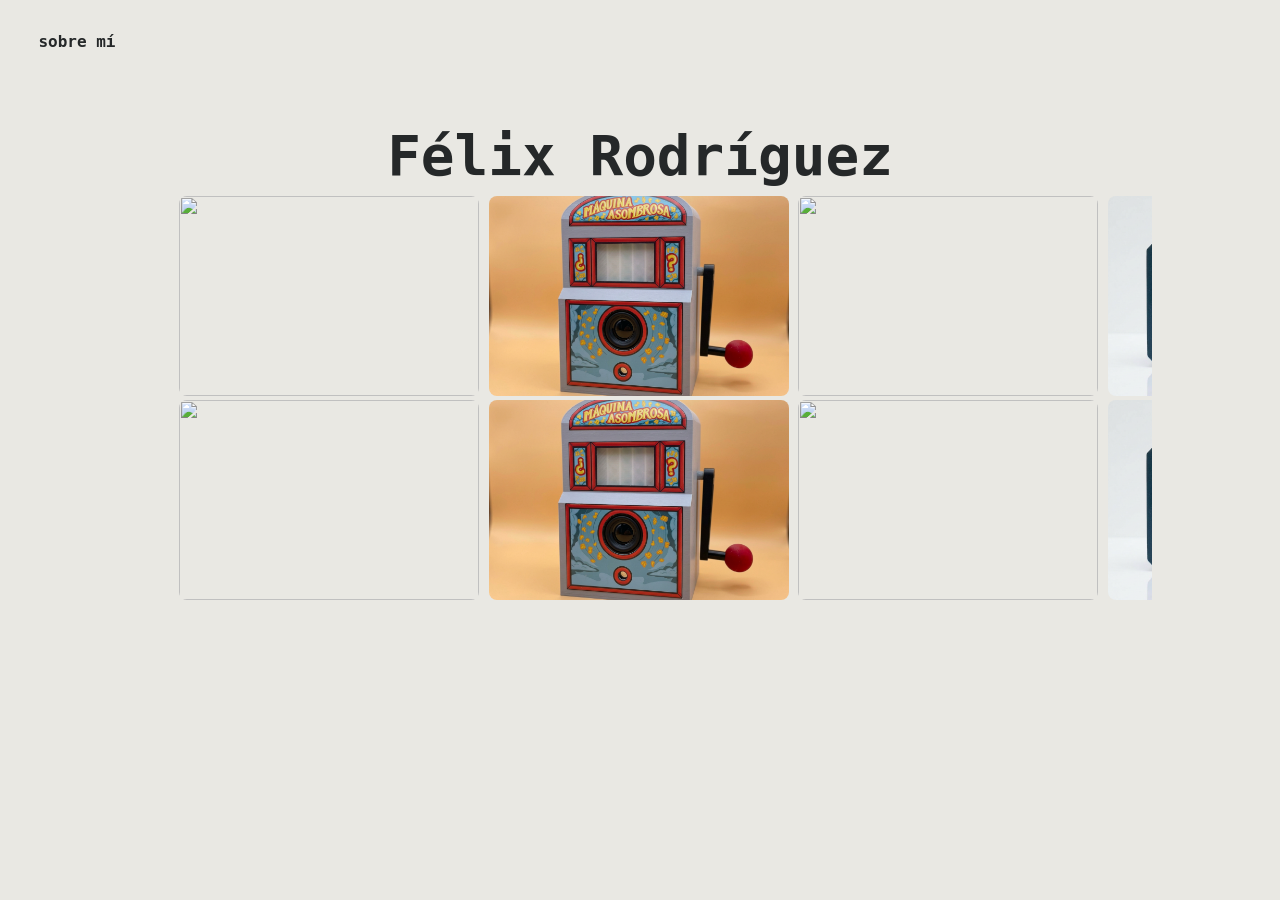
==== index.html @ 0279932d "carrusel de proyectos falta enlazar las imágenes con la información de los proyectos" ====
<!DOCTYPE html>
<html lang="es">

<head>
    <meta charset="UTF-8" />
    <meta name="viewport" content="width=device-width, initial-scale=1.0" />
    <title>Félix Rodríguez</title>
    <link rel="stylesheet" href="https://use.typekit.net/rlo4oiq.css">
    <link rel="stylesheet" href="style.css" />
</head>

<body>

    <header>
        <nav>
            <a href="sobreMi.html" class="nav-right">sobre mí</a>
        </nav>

        <div class="hero">
            <h1>Félix Rodríguez</h1>

            <!-- <p>
                Diseñador Industrial con enfoque en UX, programación, electrónica y fabricación digital.
                Con habilidades de diseño, prototipado, programación y electrónica.
            </p> -->

            <section class="proyectos">

                <!-- Fila 1 → va a la izquierda -->
                <div class="carousel-row">
                    <div class="row-inner">
                        <img src="assets/codigo-ux/feelMyParanoia/feellMyParanoia.png" />
                        <img src="assets/codigo-ux/maquinaAsombrosa/maquinaAsombrosa.png" />
                        <img src="assets/codigo-ux/poemario/poemario.png" />
                        <img src="assets/fabDigital/beatBlock/beatBlock.png" />
                        <img src="assets/fabDigital/tulipan/tulipan.png">
                        <!-- copia 2 -->
                        <img src="assets/codigo-ux/feelMyParanoia/feellMyParanoia.png" />
                        <img src="assets/codigo-ux/maquinaAsombrosa/maquinaAsombrosa.png" />
                        <img src="assets/codigo-ux/poemario/poemario.png" />
                        <img src="assets/fabDigital/beatBlock/beatBlock.png" />
                        <img src="assets/fabDigital/tulipan/tulipan.png">
                        <!-- copia 3 -->
                        <img src="assets/codigo-ux/feelMyParanoia/feellMyParanoia.png" />
                        <img src="assets/codigo-ux/maquinaAsombrosa/maquinaAsombrosa.png" />
                        <img src="assets/codigo-ux/poemario/poemario.png" />
                        <img src="assets/fabDigital/beatBlock/beatBlock.png" />
                        <img src="assets/fabDigital/tulipan/tulipan.png">
                        <!-- copia 4 -->
                        <img src="assets/codigo-ux/feelMyParanoia/feellMyParanoia.png" />
                        <img src="assets/codigo-ux/maquinaAsombrosa/maquinaAsombrosa.png" />
                        <img src="assets/codigo-ux/poemario/poemario.png" />
                        <img src="assets/fabDigital/beatBlock/beatBlock.png" />
                        <img src="assets/fabDigital/tulipan/tulipan.png">
                    </div>
                </div>

                <!-- Fila 2 → va a la derecha -->
                <div class="carousel-row">
                    <div class="row-inner reverse">
                        <img src="assets/codigo-ux/feelMyParanoia/feellMyParanoia.png" />
                        <img src="assets/codigo-ux/maquinaAsombrosa/maquinaAsombrosa.png" />
                        <img src="assets/codigo-ux/poemario/poemario.png" />
                        <img src="assets/fabDigital/beatBlock/beatBlock.png" />
                        <img src="assets/fabDigital/tulipan/tulipan.png">
                        <!-- copia 2 -->
                        <img src="assets/codigo-ux/feelMyParanoia/feellMyParanoia.png" />
                        <img src="assets/codigo-ux/maquinaAsombrosa/maquinaAsombrosa.png" />
                        <img src="assets/codigo-ux/poemario/poemario.png" />
                        <img src="assets/fabDigital/beatBlock/beatBlock.png" />
                        <img src="assets/fabDigital/tulipan/tulipan.png">
                        <!-- copia 3 -->
                        <img src="assets/codigo-ux/feelMyParanoia/feellMyParanoia.png" />
                        <img src="assets/codigo-ux/maquinaAsombrosa/maquinaAsombrosa.png" />
                        <img src="assets/codigo-ux/poemario/poemario.png" />
                        <img src="assets/fabDigital/beatBlock/beatBlock.png" />
                        <img src="assets/fabDigital/tulipan/tulipan.png">
                        <!-- copia 4 -->
                        <img src="assets/codigo-ux/feelMyParanoia/feellMyParanoia.png" />
                        <img src="assets/codigo-ux/maquinaAsombrosa/maquinaAsombrosa.png" />
                        <img src="assets/codigo-ux/poemario/poemario.png" />
                        <img src="assets/fabDigital/beatBlock/beatBlock.png" />
                        <img src="assets/fabDigital/tulipan/tulipan.png">
                    </div>
                </div>

            </section>
</body>

</html>
---- style.css ----
/* === GENERAL === */
  body {
    margin: 0;
    padding: 0;
    background-color: #E9E8E3;
    font-family: "dm-mono", monospace;
    color: #252829;
  }

  /* === NAVEGACION === */

  nav {
    display: flex;
    justify-content: space-between;
    padding: 2rem 3%;
    /* es "2rem 5%" para que sea una medida variable en vez de usar px fijos */
  }

  nav a {
    text-decoration: none;
    color: #252829;
    font-weight: bold;
  }

  .hero {
    text-align: center;
    padding: 2rem 10%;
    margin-bottom: 2rem;
  }

  .hero h1 {
    font-size: 3.5rem;
    margin: 0.5rem;
  }

  .hero p {
    font-size: 1.25rem;
    line-height: 1.5;
    max-width: calc(66.6% + 2rem);
    margin-top: 0.5rem;
    margin-bottom: 3rem;
    margin-left: auto;
    margin-right: auto;
    text-align: center;
  }

  /* === PROYECTOS === */

  .proyectos {
    overflow-x: hidden;
    display: block;
    grid-template-columns: repeat(3, 1fr);
    gap: 2rem;
    padding: 0 5% 5rem 5%;
  }

  .item {
    background-color: #799BB8;
    aspect-ratio: 1 / 1;
    border: 1px solid #999;
    border-radius: 1rem;

    /* Centrado de contenido */
    display: flex;
    flex-direction: column;
    justify-content: center;
    /* Centra verticalmente */
    align-items: center;
    /* Centra horizontalmente */
    padding: 1.5rem;
    text-align: center;
  }

  .item h2 {
    font-size: 1.8rem;
    margin-bottom: 1.5rem;
    color: #252829;
  }

  .item ul {
    list-style: none;
    /* Quita los puntitos de la lista */
    padding: 0;
    margin: 0;
  }

  .item li {
    margin: 0.5rem 0;
    /* Espacio entre proyectos */
  }

  .item li a {
    text-decoration: none;
    color: #252829;
    font-size: 1.1rem;
    transition: opacity 0.3s;
    /* Para que el efecto hover sea suave */
  }

  /* Efecto para cuando pases el mouse por un proyecto */
  .item li a:hover {
    text-decoration: underline;
    opacity: 0.7;
  }


  /* === ESTRUCTURA DE PROYECTOS === */

  .container {
    max-width: 1000px;
    margin: 0 auto;
    padding: 2rem 5%;
  }

  /* --- imagen de portada --- */
  .p-img {
    width: 100%;
    height: auto;
    aspect-ratio: 16 / 9;
    object-fit: cover;
    margin-bottom: 3rem;
    border: 1px solid #999;
  }

  /* === CARRUSEL DE PROYECTOS === */
  /* 27/05/2026 */

  .row-inner {
    overflow: hidden;
    display: block;
    gap: 8px;
    width: max-content;
    animation: scroll-left 30s linear infinite;
    flex-shrink: 0;
  }

  .row-inner img {
    height: 200px;
    /* ajusta a tu gusto */
    width: 300px;
    object-fit: cover;
    flex-shrink: 0;
    border-radius: 8px;
  }

  .row-inner.reverse {
    animation: scroll-right 30s linear infinite;
  }

  @keyframes scroll-left {
    from {
      transform: translateX(-50%);
    }

    to {
      transform: translateX(0%);
    }
  }

  @keyframes scroll-right {
    from {
      transform: translateX(0%);
    }

    to {
      transform: translateX(-50%);
    }
  }

  /* --- contenido --- */

  .p-content {
    margin-bottom: 4rem;
  }

  .p-content h2 {
    font-size: 2.2rem;
    margin-bottom: 1.5rem;
  }

  .p-content p {
    line-height: 1.8;
    font-size: 1.1rem;
    margin-bottom: 2rem;
  }

  /* --- metadatos (ano, categoria, etc) --- */

  .p-meta {
    display: flex;
    gap: 3rem;
    border-top: 1px solid #252829;
    padding-top: 1.5rem;
    margin-bottom: 3rem;
  }

  .p-meta-item label {
    display: block;
    font-size: 0.75rem;
    text-transform: uppercase;
    font-weight: bold;
    opacity: 0.6;
    margin-bottom: 0.3rem;
  }

  /* enlaces dentro de los metadatos */
  .p-meta-item span a {
    text-decoration: none;
    color: #252829;
    border-bottom: 1px solid rgba(29, 34, 43, 0.3);
    transition: all 0.3s ease;
  }

  .p-meta-item span a:hover {
    border-bottom: 1px solid #252829;
    opacity: 0.7;
  }

  /* galeria de imagenes */

  .p-img-gallery {
    display: grid;
    grid-template-columns: repeat(2, 1fr);
    gap: 20px;
  }

  .p-img-gallery img {
    width: 100%;
    aspect-ratio: 4 / 3;
    object-fit: cover;
    background-color: #252829;
  }


  /* === MEDIA QUERY (para celulares) === */
  @media (max-width: 768px) {

    /* el titulo se hace mas pequeno en celulares */
    .hero h1 {
      font-size: 2.2rem;
    }

    /* la cuadricula pasa de 3 columnas a 1 sola */
    .proyectos {
      grid-template-columns: 1fr;
    }

    /* la estructura de proyectos se modifica */
    .p-meta {
      flex-direction: column;
      /* En móvil se apilan */
      gap: 1.5rem;
    }

    .p-grid {
      grid-template-columns: 1fr;
    }

  }
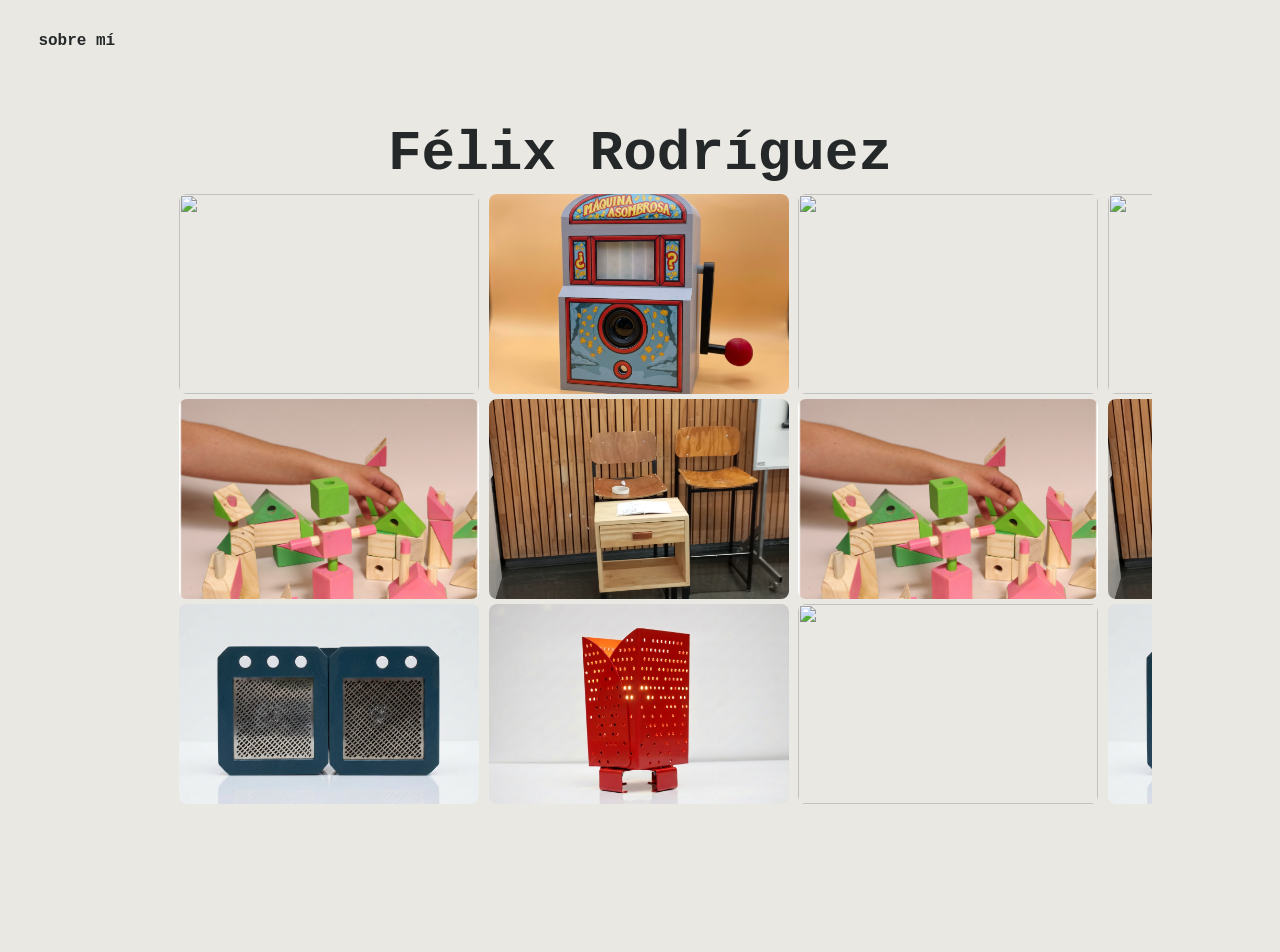
==== commit 332f66b6: "carrusel e imágenes agrega una fila de carrusel más y reorganización de imágenes" ====
--- a/index.html
+++ b/index.html
@@ -32,55 +32,75 @@
                         <img src="assets/codigo-ux/feelMyParanoia/feellMyParanoia.png" />
                         <img src="assets/codigo-ux/maquinaAsombrosa/maquinaAsombrosa.png" />
                         <img src="assets/codigo-ux/poemario/poemario.png" />
-                        <img src="assets/fabDigital/beatBlock/beatBlock.png" />
-                        <img src="assets/fabDigital/tulipan/tulipan.png">
+                        <img src="assets/codigo-ux/bancoChile/bancoChile.png" />
+
+
                         <!-- copia 2 -->
                         <img src="assets/codigo-ux/feelMyParanoia/feellMyParanoia.png" />
                         <img src="assets/codigo-ux/maquinaAsombrosa/maquinaAsombrosa.png" />
                         <img src="assets/codigo-ux/poemario/poemario.png" />
-                        <img src="assets/fabDigital/beatBlock/beatBlock.png" />
-                        <img src="assets/fabDigital/tulipan/tulipan.png">
+                        <img src="assets/codigo-ux/bancoChile/bancoChile.png" />
+
                         <!-- copia 3 -->
                         <img src="assets/codigo-ux/feelMyParanoia/feellMyParanoia.png" />
                         <img src="assets/codigo-ux/maquinaAsombrosa/maquinaAsombrosa.png" />
                         <img src="assets/codigo-ux/poemario/poemario.png" />
-                        <img src="assets/fabDigital/beatBlock/beatBlock.png" />
-                        <img src="assets/fabDigital/tulipan/tulipan.png">
+                        <img src="assets/codigo-ux/bancoChile/bancoChile.png" />
+
                         <!-- copia 4 -->
                         <img src="assets/codigo-ux/feelMyParanoia/feellMyParanoia.png" />
                         <img src="assets/codigo-ux/maquinaAsombrosa/maquinaAsombrosa.png" />
                         <img src="assets/codigo-ux/poemario/poemario.png" />
-                        <img src="assets/fabDigital/beatBlock/beatBlock.png" />
-                        <img src="assets/fabDigital/tulipan/tulipan.png">
+                        <img src="assets/codigo-ux/bancoChile/bancoChile.png" />
                     </div>
                 </div>
 
                 <!-- Fila 2 → va a la derecha -->
                 <div class="carousel-row">
                     <div class="row-inner reverse">
-                        <img src="assets/codigo-ux/feelMyParanoia/feellMyParanoia.png" />
-                        <img src="assets/codigo-ux/maquinaAsombrosa/maquinaAsombrosa.png" />
-                        <img src="assets/codigo-ux/poemario/poemario.png" />
+                        <img src="assets/madera/des-arma/des-arma.jpg" />
+                        <img src="assets/madera/velador/velador.jpg">
+
+                        <!-- copia 2 -->
+                        <img src="assets/madera/des-arma/des-arma.jpg" />
+                        <img src="assets/madera/velador/velador.jpg">
+
+                        <!-- copia 3 -->
+                        <img src="assets/madera/des-arma/des-arma.jpg" />
+                        <img src="assets/madera/velador/velador.jpg">
+
+                        <!-- copia 4 -->
+                        <img src="assets/madera/des-arma/des-arma.jpg" />
+                        <img src="assets/madera/velador/velador.jpg">
+                    </div>
+                </div>
+
+                <!-- Fila 3 → va a la izquierda -->
+                <div class="carousel-row">
+                    <div class="row-inner">
                         <img src="assets/fabDigital/beatBlock/beatBlock.png" />
                         <img src="assets/fabDigital/tulipan/tulipan.png">
+                        <img src="assets/fabDigital/tornado/tornado-2.jpeg" />
+                        <!-- <img src="assets/fabDigital/auna/auna.png" /> -->
+
                         <!-- copia 2 -->
-                        <img src="assets/codigo-ux/feelMyParanoia/feellMyParanoia.png" />
-                        <img src="assets/codigo-ux/maquinaAsombrosa/maquinaAsombrosa.png" />
-                        <img src="assets/codigo-ux/poemario/poemario.png" />
                         <img src="assets/fabDigital/beatBlock/beatBlock.png" />
                         <img src="assets/fabDigital/tulipan/tulipan.png">
+                        <img src="assets/fabDigital/tornado/tornado-2.jpeg" />
+                        <!-- <img src="assets/fabDigital/auna/auna.png" /> -->
+                        
                         <!-- copia 3 -->
-                        <img src="assets/codigo-ux/feelMyParanoia/feellMyParanoia.png" />
-                        <img src="assets/codigo-ux/maquinaAsombrosa/maquinaAsombrosa.png" />
-                        <img src="assets/codigo-ux/poemario/poemario.png" />
                         <img src="assets/fabDigital/beatBlock/beatBlock.png" />
                         <img src="assets/fabDigital/tulipan/tulipan.png">
+                        <img src="assets/fabDigital/tornado/tornado-2.jpeg" />
+                        <!-- <img src="assets/fabDigital/auna/auna.png" /> -->
+                        
                         <!-- copia 4 -->
-                        <img src="assets/codigo-ux/feelMyParanoia/feellMyParanoia.png" />
-                        <img src="assets/codigo-ux/maquinaAsombrosa/maquinaAsombrosa.png" />
-                        <img src="assets/codigo-ux/poemario/poemario.png" />
                         <img src="assets/fabDigital/beatBlock/beatBlock.png" />
                         <img src="assets/fabDigital/tulipan/tulipan.png">
+                        <img src="assets/fabDigital/tornado/tornado-2.jpeg" />
+                        <!-- <img src="assets/fabDigital/auna/auna.png" /> -->
+                        
                     </div>
                 </div>
 
--- a/style.css
+++ b/style.css
@@ -130,7 +130,7 @@
     display: block;
     gap: 8px;
     width: max-content;
-    animation: scroll-left 30s linear infinite;
+    animation: scroll-left 70s linear infinite;
     flex-shrink: 0;
   }
 
@@ -144,7 +144,7 @@
   }
 
   .row-inner.reverse {
-    animation: scroll-right 30s linear infinite;
+    animation: scroll-right 70s linear infinite;
   }
 
   @keyframes scroll-left {
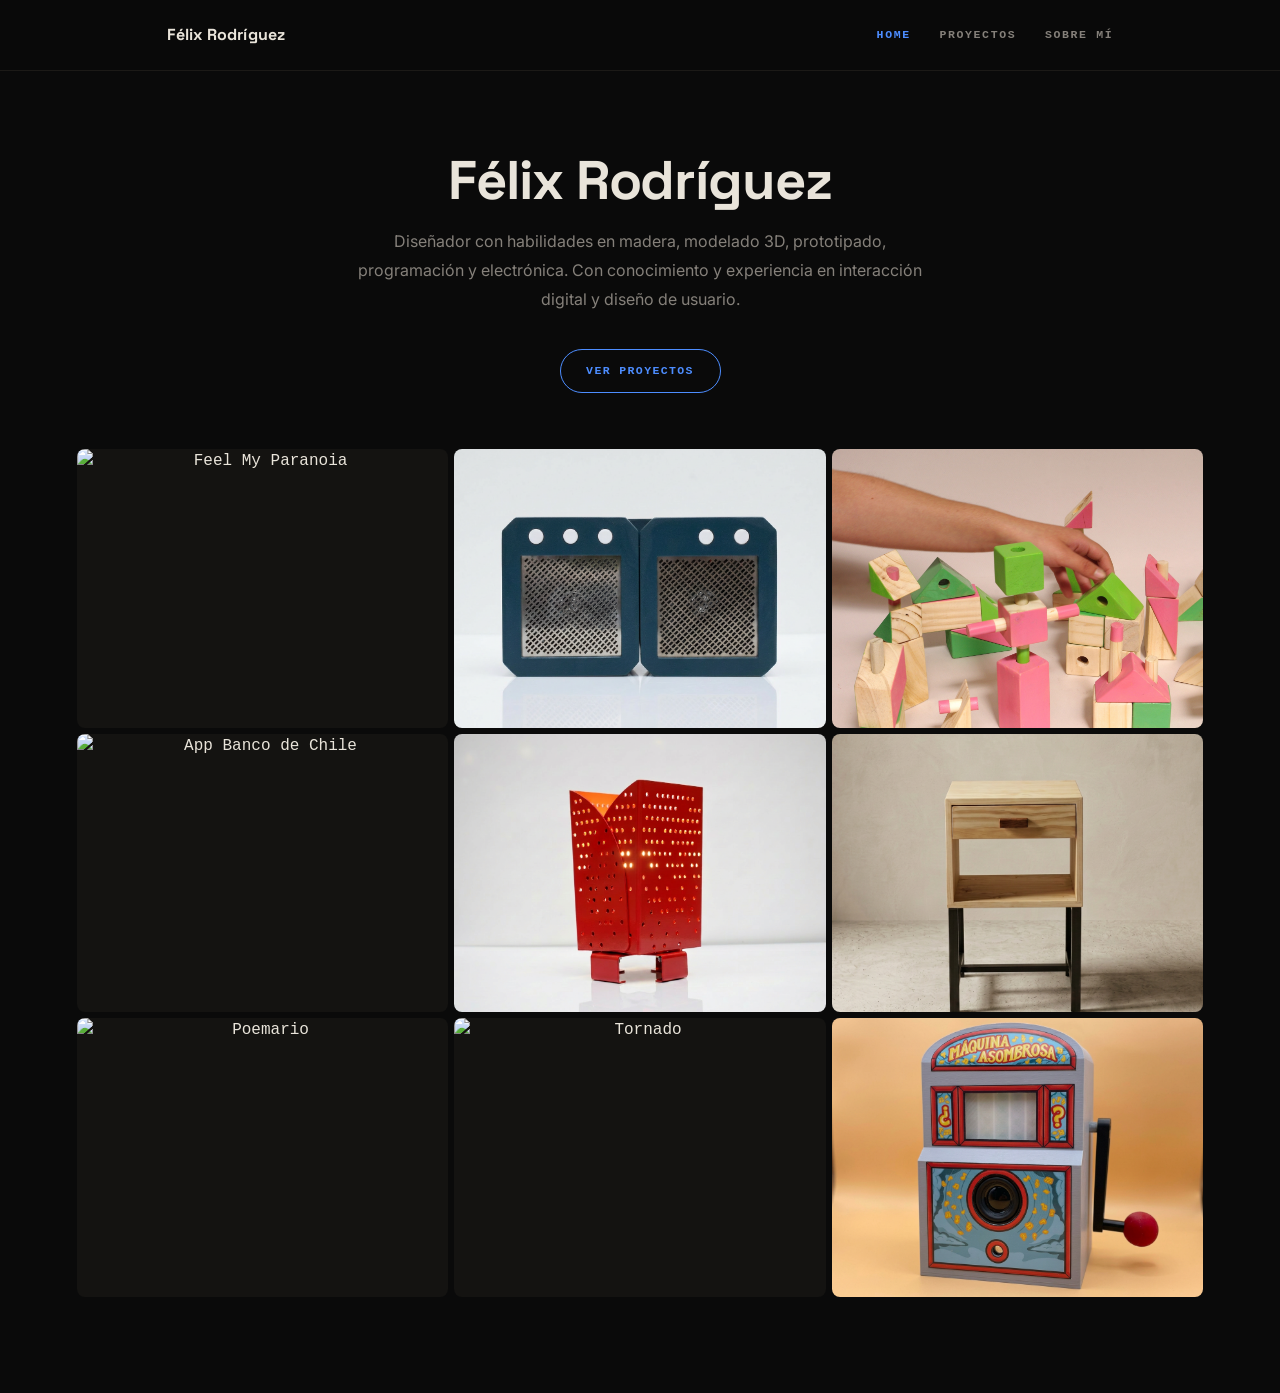
==== commit 760db7e3: "Actualización extrema" ====
--- a/index.html
+++ b/index.html
@@ -4,8 +4,13 @@
 <head>
     <meta charset="UTF-8" />
     <meta name="viewport" content="width=device-width, initial-scale=1.0" />
-    <title>Félix Rodríguez</title>
+    <title>Félix Rodríguez — Diseño Industrial</title>
+    <meta name="description"
+        content="Portafolio de Félix Rodríguez, estudiante de Diseño Industrial en la Universidad Diego Portales. Proyectos de UX, fabricación digital y trabajo en madera." />
     <link rel="stylesheet" href="https://use.typekit.net/rlo4oiq.css">
+    <link rel="preconnect" href="https://fonts.googleapis.com">
+    <link rel="stylesheet"
+        href="https://fonts.googleapis.com/css2?family=Inter:wght@400;500&family=Space+Grotesk:wght@500;700&display=swap">
     <link rel="stylesheet" href="style.css" />
 </head>
 
@@ -13,98 +18,104 @@
 
     <header>
         <nav>
-            <a href="sobreMi.html" class="nav-right">sobre mí</a>
+            <a href="index.html" class="nav-left">Félix Rodríguez</a>
+            <div class="nav-links">
+                <a href="index.html" class="is-active">home</a>
+                <a href="proyectos.html">proyectos</a>
+                <a href="sobreMi.html">sobre mí</a>
+            </div>
         </nav>
+    </header>
 
-        <div class="hero">
+    <main>
+        <section class="hero">
             <h1>Félix Rodríguez</h1>
 
-            <!-- <p>
-                Diseñador Industrial con enfoque en UX, programación, electrónica y fabricación digital.
-                Con habilidades de diseño, prototipado, programación y electrónica.
-            </p> -->
+            <p class="tagline">
+                Diseñador con habilidades en madera, modelado 3D, prototipado, programación y electrónica.
+                Con conocimiento y experiencia en interacción digital y diseño de usuario.
+            </p>
 
-            <section class="proyectos">
+            <a href="proyectos.html" class="cta">Ver proyectos</a>
 
-                <!-- Fila 1 → va a la izquierda -->
-                <div class="carousel-row">
-                    <div class="row-inner">
-                        <img src="assets/codigo-ux/feelMyParanoia/feellMyParanoia.png" />
-                        <img src="assets/codigo-ux/maquinaAsombrosa/maquinaAsombrosa.png" />
-                        <img src="assets/codigo-ux/poemario/poemario.png" />
-                        <img src="assets/codigo-ux/bancoChile/bancoChile.png" />
+            <div class="home-grid">
 
+                <a href="projects/feelMyParanoia.html" class="home-tile">
+                    <img src="assets/codigo-ux/feelMyParanoia/feellMyParanoia.png" alt="Feel My Paranoia" />
+                    <span class="home-tile-info">
+                        <span class="tag tag-ux">Código &amp; UX</span>
+                        <span class="home-tile-title">Feel My Paranoia</span>
+                    </span>
+                </a>
 
-                        <!-- copia 2 -->
-                        <img src="assets/codigo-ux/feelMyParanoia/feellMyParanoia.png" />
-                        <img src="assets/codigo-ux/maquinaAsombrosa/maquinaAsombrosa.png" />
-                        <img src="assets/codigo-ux/poemario/poemario.png" />
-                        <img src="assets/codigo-ux/bancoChile/bancoChile.png" />
+                <a href="projects/beatBlock.html" class="home-tile">
+                    <img src="assets/fabDigital/beatBlock/beatBlock.png" alt="Beat Block" />
+                    <span class="home-tile-info">
+                        <span class="tag tag-fabdigital">Fab. digital</span>
+                        <span class="home-tile-title">Beat Block</span>
+                    </span>
+                </a>
 
-                        <!-- copia 3 -->
-                        <img src="assets/codigo-ux/feelMyParanoia/feellMyParanoia.png" />
-                        <img src="assets/codigo-ux/maquinaAsombrosa/maquinaAsombrosa.png" />
-                        <img src="assets/codigo-ux/poemario/poemario.png" />
-                        <img src="assets/codigo-ux/bancoChile/bancoChile.png" />
+                <a href="projects/desarmar.html" class="home-tile">
+                    <img src="assets/madera/des-arma/des-arma.jpg" alt="Des-armar" />
+                    <span class="home-tile-info">
+                        <span class="tag tag-madera">Madera</span>
+                        <span class="home-tile-title">Des-armar</span>
+                    </span>
+                </a>
 
-                        <!-- copia 4 -->
-                        <img src="assets/codigo-ux/feelMyParanoia/feellMyParanoia.png" />
-                        <img src="assets/codigo-ux/maquinaAsombrosa/maquinaAsombrosa.png" />
-                        <img src="assets/codigo-ux/poemario/poemario.png" />
-                        <img src="assets/codigo-ux/bancoChile/bancoChile.png" />
-                    </div>
-                </div>
+                <a href="projects/bancoChile.html" class="home-tile">
+                    <img src="assets/codigo-ux/bancoChile/bancoChile.png" alt="App Banco de Chile" />
+                    <span class="home-tile-info">
+                        <span class="tag tag-ux">Código &amp; UX</span>
+                        <span class="home-tile-title">App Banco de Chile</span>
+                    </span>
+                </a>
 
-                <!-- Fila 2 → va a la derecha -->
-                <div class="carousel-row">
-                    <div class="row-inner reverse">
-                        <img src="assets/madera/des-arma/des-arma.jpg" />
-                        <img src="assets/madera/velador/velador.jpg">
+                <a href="projects/tulipan.html" class="home-tile">
+                    <img src="assets/fabDigital/tulipan/tulipan.png" alt="Tulipán" />
+                    <span class="home-tile-info">
+                        <span class="tag tag-fabdigital">Fab. digital</span>
+                        <span class="home-tile-title">Tulipán</span>
+                    </span>
+                </a>
 
-                        <!-- copia 2 -->
-                        <img src="assets/madera/des-arma/des-arma.jpg" />
-                        <img src="assets/madera/velador/velador.jpg">
+                <a href="projects/velador.html" class="home-tile">
+                    <img src="assets/madera/velador/velador.png" alt="Velador" />
+                    <span class="home-tile-info">
+                        <span class="tag tag-madera">Madera</span>
+                        <span class="home-tile-title">Velador</span>
+                    </span>
+                </a>
 
-                        <!-- copia 3 -->
-                        <img src="assets/madera/des-arma/des-arma.jpg" />
-                        <img src="assets/madera/velador/velador.jpg">
+                <a href="projects/poemario.html" class="home-tile">
+                    <img src="assets/codigo-ux/poemario/poemario.png" alt="Poemario" />
+                    <span class="home-tile-info">
+                        <span class="tag tag-ux">Código &amp; UX</span>
+                        <span class="home-tile-title">Poemario</span>
+                    </span>
+                </a>
 
-                        <!-- copia 4 -->
-                        <img src="assets/madera/des-arma/des-arma.jpg" />
-                        <img src="assets/madera/velador/velador.jpg">
-                    </div>
-                </div>
+                <a href="projects/tornado.html" class="home-tile">
+                    <img src="assets/fabDigital/tornado/tornado-2.jpeg" alt="Tornado" />
+                    <span class="home-tile-info">
+                        <span class="tag tag-fabdigital">Fab. digital</span>
+                        <span class="home-tile-title">Tornado</span>
+                    </span>
+                </a>
 
-                <!-- Fila 3 → va a la izquierda -->
-                <div class="carousel-row">
-                    <div class="row-inner">
-                        <img src="assets/fabDigital/beatBlock/beatBlock.png" />
-                        <img src="assets/fabDigital/tulipan/tulipan.png">
-                        <img src="assets/fabDigital/tornado/tornado-2.jpeg" />
-                        <!-- <img src="assets/fabDigital/auna/auna.png" /> -->
+                <a href="projects/maquinaAsombrosa.html" class="home-tile">
+                    <img src="assets/codigo-ux/maquinaAsombrosa/maquinaAsombrosa.png" alt="Máquina Asombrosa" />
+                    <span class="home-tile-info">
+                        <span class="tag tag-ux">Código &amp; UX</span>
+                        <span class="home-tile-title">Máquina Asombrosa</span>
+                    </span>
+                </a>
 
-                        <!-- copia 2 -->
-                        <img src="assets/fabDigital/beatBlock/beatBlock.png" />
-                        <img src="assets/fabDigital/tulipan/tulipan.png">
-                        <img src="assets/fabDigital/tornado/tornado-2.jpeg" />
-                        <!-- <img src="assets/fabDigital/auna/auna.png" /> -->
-                        
-                        <!-- copia 3 -->
-                        <img src="assets/fabDigital/beatBlock/beatBlock.png" />
-                        <img src="assets/fabDigital/tulipan/tulipan.png">
-                        <img src="assets/fabDigital/tornado/tornado-2.jpeg" />
-                        <!-- <img src="assets/fabDigital/auna/auna.png" /> -->
-                        
-                        <!-- copia 4 -->
-                        <img src="assets/fabDigital/beatBlock/beatBlock.png" />
-                        <img src="assets/fabDigital/tulipan/tulipan.png">
-                        <img src="assets/fabDigital/tornado/tornado-2.jpeg" />
-                        <!-- <img src="assets/fabDigital/auna/auna.png" /> -->
-                        
-                    </div>
-                </div>
+            </div>
+        </section>
+    </main>
 
-            </section>
 </body>
 
 </html>
--- a/style.css
+++ b/style.css
@@ -1,259 +1,572 @@
-  /* === GENERAL === */
-  body {
-    margin: 0;
-    padding: 0;
-    background-color: #E9E8E3;
-    font-family: "dm-mono", monospace;
-    color: #252829;
-  }
-
-  /* === NAVEGACION === */
+/* ==========================================================
+   Félix Rodríguez — Portafolio
+   Hoja de estilos global
+
+   Tipografía y paleta inspiradas en referencias de navegación:
+   karinahy.cl · stefanosskialivas.com · bradleyziffer.com · koranode.cl
+   ========================================================== */
+
+:root {
+  --bg: #0a0a0a;
+  --bg-card: #141311;
+  --text: #e9e4da;
+  --text-muted: #85807a;
+  --border: #2a2723;
+  --border-subtle: #1c1a17;
+  --accent: #4d8dff;
+  --accent-soft: rgba(77, 141, 255, 0.12);
+  --tag-madera: #ffbe6b;
+  --tag-fabdigital: #ff6b6b;
+  --tag-ux: #a8d878;
+  --radius: 14px;
+  --pad: 6%;
+  --max-width: 1100px;
+
+  --font-body: "dm-mono", "DM Mono", "Courier New", monospace;
+  --font-display: "Space Grotesk", "dm-mono", sans-serif;
+  --font-text: "Inter", "Helvetica Neue", Arial, sans-serif;
+}
+
+/* === RESET GENERAL === */
+
+* {
+  box-sizing: border-box;
+}
+
+body {
+  margin: 0;
+  padding: 0;
+  background-color: var(--bg);
+  font-family: var(--font-body);
+  color: var(--text);
+  line-height: 1.6;
+}
+
+img {
+  max-width: 100%;
+  display: block;
+}
+
+a {
+  color: inherit;
+}
+
+h1, h2, h3 {
+  font-family: var(--font-display);
+  font-weight: 700;
+  letter-spacing: -0.02em;
+  line-height: 1.1;
+  margin: 0;
+}
+
+::selection {
+  background: var(--accent);
+  color: var(--bg);
+}
+
+/* === NAVEGACIÓN === */
+
+header {
+  position: sticky;
+  top: 0;
+  z-index: 10;
+  background: rgba(10, 10, 10, 0.88);
+  backdrop-filter: blur(8px);
+  border-bottom: 1px solid var(--border-subtle);
+}
+
+nav {
+  display: flex;
+  align-items: center;
+  justify-content: space-between;
+  max-width: var(--max-width);
+  margin: 0 auto;
+  padding: 1.4rem var(--pad);
+}
+
+nav a {
+  text-decoration: none;
+  color: var(--text);
+}
+
+nav a.nav-left {
+  font-family: var(--font-display);
+  font-weight: 700;
+  font-size: 1rem;
+  letter-spacing: 0.01em;
+}
+
+.nav-links {
+  display: flex;
+  gap: 1.8rem;
+}
+
+.nav-links a {
+  font-size: 0.72rem;
+  font-weight: 700;
+  text-transform: uppercase;
+  letter-spacing: 0.14em;
+  color: var(--text-muted);
+  transition: color 0.2s ease;
+}
+
+.nav-links a.is-active,
+.nav-links a:hover {
+  color: var(--accent);
+}
+
+/* === HERO === */
+
+.hero {
+  text-align: center;
+  padding: 5rem var(--pad) 2rem;
+}
+
+.hero h1 {
+  font-size: 3.4rem;
+  margin: 0 0 1rem;
+}
+
+.hero .tagline {
+  font-family: var(--font-text);
+  font-size: 1rem;
+  color: var(--text-muted);
+  max-width: 600px;
+  margin: 0 auto 2.2rem;
+  line-height: 1.8;
+}
+
+.hero .cta {
+  display: inline-block;
+  margin-bottom: 3.5rem;
+  padding: 0.75rem 1.6rem;
+  border: 1.5px solid var(--accent);
+  border-radius: 100px;
+  text-decoration: none;
+  font-weight: 700;
+  font-size: 0.72rem;
+  text-transform: uppercase;
+  letter-spacing: 0.12em;
+  color: var(--accent);
+  transition: all 0.2s ease;
+}
+
+.hero .cta:hover {
+  background: var(--accent);
+  color: var(--bg);
+}
+
+/* === GRILLA DE PROYECTOS EN INICIO === */
+/* Referencia: karinahy.cl/projects, stefanosskialivas.com — grilla de
+   imágenes clickeables, con título/categoría revelados sobre la imagen. */
+
+.home-grid {
+  display: grid;
+  grid-template-columns: repeat(3, 1fr);
+  gap: 6px;
+  padding-bottom: 4rem;
+}
+
+.home-tile {
+  position: relative;
+  display: block;
+  overflow: hidden;
+  aspect-ratio: 4 / 3;
+  background: var(--bg-card);
+  border-radius: 8px;
+  text-decoration: none;
+}
+
+.home-tile img {
+  width: 100%;
+  height: 100%;
+  object-fit: cover;
+  transition: transform 0.5s ease, opacity 0.4s ease;
+}
+
+.home-tile:hover img {
+  transform: scale(1.06);
+  opacity: 0.5;
+}
+
+.home-tile-info {
+  position: absolute;
+  inset: auto 0 0 0;
+  padding: 14px 16px;
+  display: flex;
+  flex-direction: column;
+  align-items: flex-start;
+  gap: 6px;
+  opacity: 0;
+  transform: translateY(6px);
+  transition: opacity 0.3s ease, transform 0.3s ease;
+  background: linear-gradient(to top, rgba(10, 10, 10, 0.92), rgba(10, 10, 10, 0) 85%);
+}
+
+.home-tile:hover .home-tile-info {
+  opacity: 1;
+  transform: translateY(0);
+}
+
+.home-tile-title {
+  font-family: var(--font-display);
+  font-weight: 700;
+  font-size: 0.92rem;
+  color: var(--text);
+}
+
+.home-tile .tag {
+  margin-bottom: 0;
+}
+
+@media (hover: none) {
+  .home-tile-info {
+    opacity: 1;
+    transform: none;
+  }
+
+  .home-tile:hover img {
+    transform: none;
+    opacity: 1;
+  }
+}
+
+/* === LISTADO DE PROYECTOS (proyectos.html) === */
+
+.proyectos-page {
+  max-width: var(--max-width);
+  margin: 0 auto;
+  padding: 3rem var(--pad) 6rem;
+}
+
+.proyectos-page > p.intro {
+  font-family: var(--font-text);
+  color: var(--text-muted);
+  max-width: 560px;
+  margin-bottom: 3.5rem;
+  font-size: 0.98rem;
+}
+
+.categoria {
+  margin-bottom: 3.5rem;
+}
+
+.categoria h2 {
+  font-size: 1.3rem;
+  margin-bottom: 0.4rem;
+}
+
+.categoria .categoria-desc {
+  font-family: var(--font-body);
+  color: var(--text-muted);
+  font-size: 0.85rem;
+  text-transform: uppercase;
+  letter-spacing: 0.08em;
+  margin-bottom: 1.5rem;
+}
+
+.project-grid {
+  display: grid;
+  grid-template-columns: repeat(3, 1fr);
+  gap: 1.6rem;
+}
+
+.project-card {
+  display: block;
+  text-decoration: none;
+  color: var(--text);
+  background: var(--bg-card);
+  border: 1px solid var(--border);
+  border-radius: var(--radius);
+  overflow: hidden;
+  transition: transform 0.2s ease, border-color 0.2s ease;
+}
+
+.project-card:hover {
+  transform: translateY(-4px);
+  border-color: var(--accent);
+}
+
+.project-card .thumb {
+  overflow: hidden;
+}
+
+.project-card img {
+  width: 100%;
+  aspect-ratio: 4 / 3;
+  object-fit: cover;
+  transition: transform 0.4s ease;
+}
+
+.project-card:hover img {
+  transform: scale(1.05);
+}
+
+.project-card .card-body {
+  padding: 1.1rem 1.2rem 1.4rem;
+}
+
+.project-card h3 {
+  font-size: 1rem;
+  margin-bottom: 0.4rem;
+}
+
+.project-card p {
+  font-family: var(--font-text);
+  font-size: 0.82rem;
+  color: var(--text-muted);
+  margin: 0;
+  line-height: 1.6;
+}
+
+.tag {
+  display: inline-block;
+  font-size: 0.63rem;
+  text-transform: uppercase;
+  letter-spacing: 0.1em;
+  font-weight: 700;
+  padding: 0.3rem 0.7rem;
+  border-radius: 100px;
+  margin-bottom: 0.7rem;
+  border: 1px solid currentColor;
+  background: transparent;
+}
+
+.tag-ux          { color: var(--tag-ux); }
+.tag-fabdigital  { color: var(--tag-fabdigital); }
+.tag-madera      { color: var(--tag-madera); }
+
+/* === ESTRUCTURA DE PROYECTO (detalle) === */
+
+.container {
+  max-width: var(--max-width);
+  margin: 0 auto;
+  padding: 3rem var(--pad);
+}
+
+.p-img {
+  width: 100%;
+  height: auto;
+  aspect-ratio: 16 / 9;
+  object-fit: cover;
+  margin-bottom: 3rem;
+  border-radius: var(--radius);
+  border: 1px solid var(--border);
+}
+
+.p-content {
+  max-width: 700px;
+  margin-bottom: 3rem;
+}
+
+.p-content h2 {
+  font-size: 2rem;
+  margin-bottom: 1.3rem;
+}
+
+.p-content p {
+  font-family: var(--font-text);
+  line-height: 1.85;
+  font-size: 1rem;
+  margin-bottom: 1.5rem;
+  color: var(--text);
+}
+
+/* --- metadatos (año, categoría, etc) --- */
+
+.p-meta {
+  display: flex;
+  flex-wrap: wrap;
+  gap: 3rem;
+  border-top: 1px solid var(--border-subtle);
+  padding-top: 1.5rem;
+  margin-bottom: 2rem;
+  max-width: 700px;
+}
+
+.p-meta-item label {
+  display: block;
+  font-size: 0.68rem;
+  text-transform: uppercase;
+  letter-spacing: 0.1em;
+  font-weight: 700;
+  color: var(--text-muted);
+  margin-bottom: 0.35rem;
+}
+
+.p-meta-item span {
+  margin-right: 0.6rem;
+  font-size: 0.92rem;
+}
+
+.p-meta-item span a {
+  text-decoration: none;
+  color: var(--accent);
+  border-bottom: 1px solid transparent;
+  transition: border-color 0.2s ease;
+}
+
+.p-meta-item span a:hover {
+  border-bottom-color: var(--accent);
+}
+
+/* --- galería de imágenes --- */
+
+.p-img-gallery {
+  display: grid;
+  grid-template-columns: repeat(2, 1fr);
+  gap: 20px;
+  margin-bottom: 2rem;
+}
+
+.p-img-gallery img {
+  width: 100%;
+  aspect-ratio: 4 / 3;
+  object-fit: cover;
+  border-radius: var(--radius);
+  border: 1px solid var(--border);
+  background-color: var(--bg-card);
+}
+
+/* === FOOTER === */
+
+footer {
+  text-align: center;
+  padding: 4rem 0 5rem;
+}
+
+.footer-link {
+  text-decoration: none;
+  color: var(--text);
+  font-weight: 700;
+  font-size: 0.78rem;
+  text-transform: uppercase;
+  letter-spacing: 0.1em;
+  border-bottom: 2px solid var(--accent);
+  padding-bottom: 3px;
+}
+
+.footer-link:hover {
+  color: var(--accent);
+}
+
+/* === PÁGINA SOBRE MÍ === */
+
+.about-header {
+  max-width: 700px;
+  margin-bottom: 2.5rem;
+}
+
+.about-header h2 {
+  font-size: 2.2rem;
+  margin-bottom: 1rem;
+}
+
+.about-body p {
+  font-family: var(--font-text);
+  max-width: 700px;
+  font-size: 1rem;
+  line-height: 1.9;
+  margin-bottom: 1.4rem;
+  color: var(--text);
+}
+
+.skills {
+  max-width: 700px;
+  margin-top: 2.5rem;
+  padding-top: 2rem;
+  border-top: 1px solid var(--border-subtle);
+}
+
+.skills h3,
+.contact-block h3 {
+  font-family: var(--font-body);
+  font-size: 0.75rem;
+  text-transform: uppercase;
+  letter-spacing: 0.14em;
+  color: var(--text-muted);
+  margin-bottom: 1rem;
+  font-weight: 700;
+}
+
+.skills ul {
+  list-style: none;
+  margin: 0;
+  padding: 0;
+  display: flex;
+  flex-wrap: wrap;
+  gap: 0.6rem;
+}
+
+.skills li {
+  font-family: var(--font-body);
+  border: 1px solid var(--border);
+  border-radius: 100px;
+  padding: 0.4rem 0.9rem;
+  font-size: 0.8rem;
+  color: var(--text-muted);
+  transition: color 0.2s ease, border-color 0.2s ease;
+}
+
+.skills li:hover {
+  color: var(--accent);
+  border-color: var(--accent);
+}
+
+.contact-block {
+  margin-top: 2.5rem;
+  padding-top: 2rem;
+  border-top: 1px solid var(--border-subtle);
+  max-width: 700px;
+}
+
+.contact-block a {
+  font-family: var(--font-body);
+  color: var(--accent);
+  text-decoration: none;
+  font-weight: 700;
+}
+
+.contact-block a:hover {
+  text-decoration: underline;
+}
+
+/* === MEDIA QUERY (celulares y tablets) === */
+
+@media (max-width: 900px) {
+  .project-grid,
+  .home-grid {
+    grid-template-columns: repeat(2, 1fr);
+  }
+}
+
+@media (max-width: 768px) {
+
+  .hero h1 {
+    font-size: 2.1rem;
+  }
 
   nav {
-    display: flex;
-    justify-content: space-between;
-    padding: 2rem 3%;
-    /* es "2rem 5%" para que sea una medida variable en vez de usar px fijos */
-  }
-
-  nav a {
-    text-decoration: none;
-    color: #252829;
-    font-weight: bold;
-  }
-
-  .hero {
-    text-align: center;
-    padding: 2rem 10%;
-    margin-bottom: 2rem;
-  }
-
-  .hero h1 {
-    font-size: 3.5rem;
-    margin: 0.5rem;
-  }
-
-  .hero p {
-    font-size: 1.25rem;
-    line-height: 1.5;
-    max-width: calc(66.6% + 2rem);
-    margin-top: 0.5rem;
-    margin-bottom: 3rem;
-    margin-left: auto;
-    margin-right: auto;
-    text-align: center;
-  }
-
-  /* === PROYECTOS === */
-
-  .proyectos {
-    overflow-x: hidden;
-    display: block;
-    grid-template-columns: repeat(3, 1fr);
-    gap: 2rem;
-    padding: 0 5% 5rem 5%;
-  }
-
-  .item {
-    background-color: #799BB8;
-    aspect-ratio: 1 / 1;
-    border: 1px solid #999;
-    border-radius: 1rem;
-
-    /* Centrado de contenido */
-    display: flex;
+    padding: 1.2rem var(--pad);
+  }
+
+  .nav-links {
+    gap: 1rem;
+  }
+
+  .p-meta {
     flex-direction: column;
-    justify-content: center;
-    /* Centra verticalmente */
-    align-items: center;
-    /* Centra horizontalmente */
-    padding: 1.5rem;
-    text-align: center;
-  }
-
-  .item h2 {
-    font-size: 1.8rem;
-    margin-bottom: 1.5rem;
-    color: #252829;
-  }
-
-  .item ul {
-    list-style: none;
-    /* Quita los puntitos de la lista */
-    padding: 0;
-    margin: 0;
-  }
-
-  .item li {
-    margin: 0.5rem 0;
-    /* Espacio entre proyectos */
-  }
-
-  .item li a {
-    text-decoration: none;
-    color: #252829;
-    font-size: 1.1rem;
-    transition: opacity 0.3s;
-    /* Para que el efecto hover sea suave */
-  }
-
-  /* Efecto para cuando pases el mouse por un proyecto */
-  .item li a:hover {
-    text-decoration: underline;
-    opacity: 0.7;
-  }
-
-
-  /* === ESTRUCTURA DE PROYECTOS === */
-
-  .container {
-    max-width: 1000px;
-    margin: 0 auto;
-    padding: 2rem 5%;
-  }
-
-  /* --- imagen de portada --- */
-  .p-img {
-    width: 100%;
-    height: auto;
-    aspect-ratio: 16 / 9;
-    object-fit: cover;
-    margin-bottom: 3rem;
-    border: 1px solid #999;
-  }
-
-  /* === CARRUSEL DE PROYECTOS === */
-  /* 27/05/2026 */
-
-  .row-inner {
-    overflow: hidden;
-    display: block;
-    gap: 8px;
-    width: max-content;
-    animation: scroll-left 70s linear infinite;
-    flex-shrink: 0;
-  }
-
-  .row-inner img {
-    height: 200px;
-    /* ajusta a tu gusto */
-    width: 300px;
-    object-fit: cover;
-    flex-shrink: 0;
-    border-radius: 8px;
-  }
-
-  .row-inner.reverse {
-    animation: scroll-right 70s linear infinite;
-  }
-
-  @keyframes scroll-left {
-    from {
-      transform: translateX(-50%);
-    }
-
-    to {
-      transform: translateX(0%);
-    }
-  }
-
-  @keyframes scroll-right {
-    from {
-      transform: translateX(0%);
-    }
-
-    to {
-      transform: translateX(-50%);
-    }
-  }
-
-  /* --- contenido --- */
-
-  .p-content {
-    margin-bottom: 4rem;
-  }
-
-  .p-content h2 {
-    font-size: 2.2rem;
-    margin-bottom: 1.5rem;
-  }
-
-  .p-content p {
-    line-height: 1.8;
-    font-size: 1.1rem;
-    margin-bottom: 2rem;
-  }
-
-  /* --- metadatos (ano, categoria, etc) --- */
-
-  .p-meta {
-    display: flex;
-    gap: 3rem;
-    border-top: 1px solid #252829;
-    padding-top: 1.5rem;
-    margin-bottom: 3rem;
-  }
-
-  .p-meta-item label {
-    display: block;
-    font-size: 0.75rem;
-    text-transform: uppercase;
-    font-weight: bold;
-    opacity: 0.6;
-    margin-bottom: 0.3rem;
-  }
-
-  /* enlaces dentro de los metadatos */
-  .p-meta-item span a {
-    text-decoration: none;
-    color: #252829;
-    border-bottom: 1px solid rgba(29, 34, 43, 0.3);
-    transition: all 0.3s ease;
-  }
-
-  .p-meta-item span a:hover {
-    border-bottom: 1px solid #252829;
-    opacity: 0.7;
-  }
-
-  /* galeria de imagenes */
+    gap: 1.2rem;
+  }
 
   .p-img-gallery {
-    display: grid;
-    grid-template-columns: repeat(2, 1fr);
-    gap: 20px;
-  }
-
-  .p-img-gallery img {
-    width: 100%;
-    aspect-ratio: 4 / 3;
-    object-fit: cover;
-    background-color: #252829;
-  }
-
-
-  /* === MEDIA QUERY (para celulares) === */
-  @media (max-width: 768px) {
-
-    /* el titulo se hace mas pequeno en celulares */
-    .hero h1 {
-      font-size: 2.2rem;
-    }
-
-    /* la cuadricula pasa de 3 columnas a 1 sola */
-    .proyectos {
-      grid-template-columns: 1fr;
-    }
-
-    /* la estructura de proyectos se modifica */
-    .p-meta {
-      flex-direction: column;
-      /* En móvil se apilan */
-      gap: 1.5rem;
-    }
-
-    .p-grid {
-      grid-template-columns: 1fr;
-    }
-
-  }+    grid-template-columns: 1fr;
+  }
+}
+
+@media (max-width: 560px) {
+  .project-grid,
+  .home-grid {
+    grid-template-columns: 1fr;
+  }
+}
